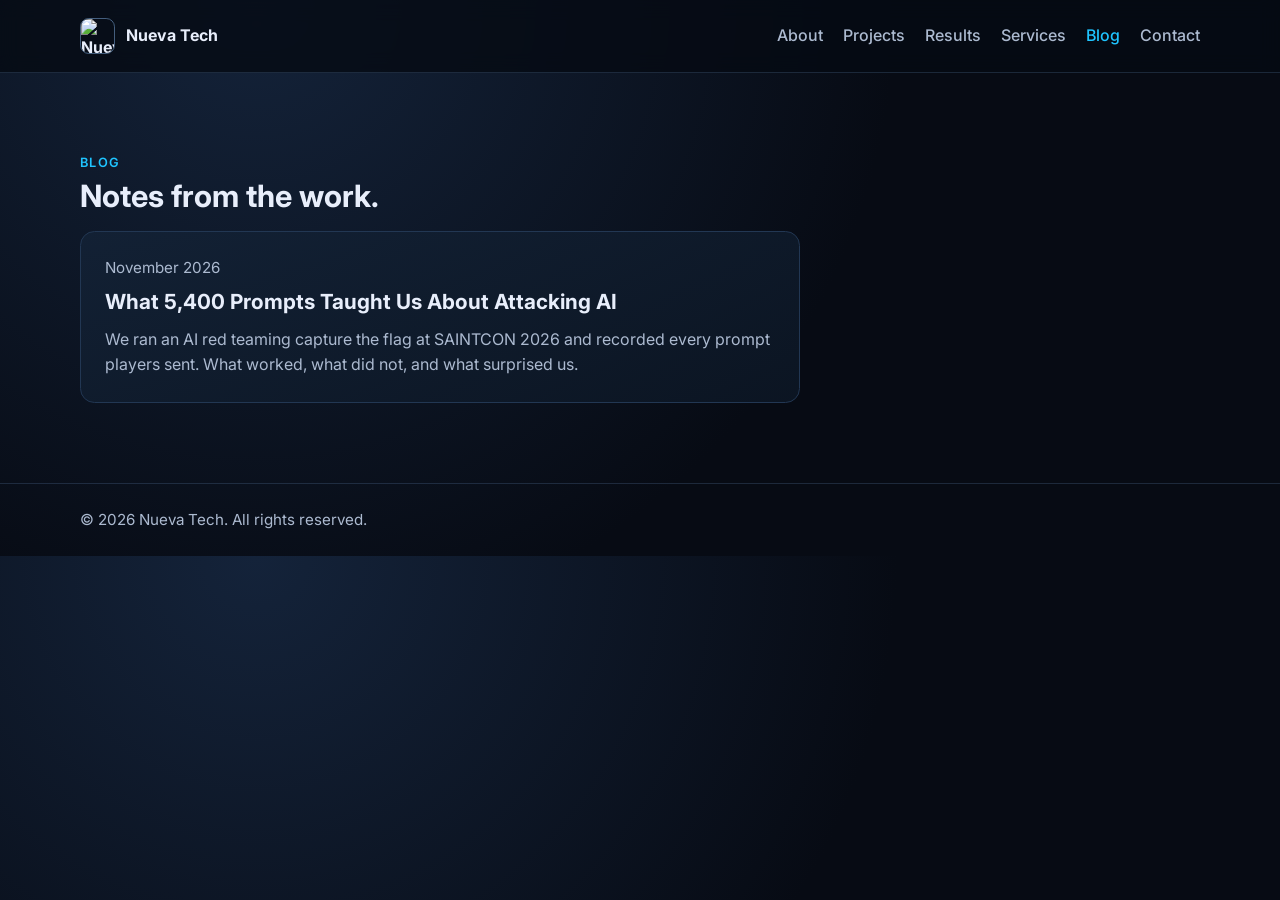
==== blog/index.html @ 251e2e78 "Add blog with SAINTCON 2026 AI CTF write up" ====
<!DOCTYPE html>
<html lang="en">
<head>
  <meta charset="UTF-8" />
  <meta name="viewport" content="width=device-width, initial-scale=1.0" />
  <meta name="description" content="Writing from Nueva Tech on AI security, red teaming, and building things that hold up." />
  <title>Blog | Nueva Tech</title>
  <link rel="preconnect" href="https://fonts.googleapis.com" />
  <link rel="preconnect" href="https://fonts.gstatic.com" crossorigin />
  <link href="https://fonts.googleapis.com/css2?family=Inter:wght@400;500;600;700;800&display=swap" rel="stylesheet" />
  <link rel="stylesheet" href="../styles.css" />
</head>
<body>
  <header class="site-header" role="banner">
    <div class="container nav-wrapper">
      <a href="../" class="brand" aria-label="Nueva Tech Home">
        <img src="https://nuevatech.cloud/100pxNT.png" alt="Nueva Tech logo" class="brand-logo" />
        <span>Nueva Tech</span>
      </a>
      <nav class="site-nav" aria-label="Primary navigation">
        <a href="../#about">About</a>
        <a href="../#products">Projects</a>
        <a href="../#results">Results</a>
        <a href="../#services">Services</a>
        <a href="./" class="current">Blog</a>
        <a href="../#contact">Contact</a>
      </nav>
    </div>
  </header>
  <main>
    <section class="section">
      <div class="container">
        <p class="eyebrow">Blog</p>
        <h2>Notes from the work.</h2>
        <div class="post-list">
          <article class="card post-card">
            <p class="post-meta">November 2026</p>
            <h3><a href="saintcon-2026-ai-ctf.html">What 5,400 Prompts Taught Us About Attacking AI</a></h3>
            <p>We ran an AI red teaming capture the flag at SAINTCON 2026 and recorded every prompt players sent. What worked, what did not, and what surprised us.</p>
          </article>
        </div>
      </div>
    </section>
  </main>
  <footer class="site-footer">
    <div class="container"><p>&copy; <span id="year"></span> Nueva Tech. All rights reserved.</p></div>
  </footer>
  <script>document.getElementById('year').textContent = new Date().getFullYear();</script>
</body>
</html>
---- styles.css ----
:root {
  --bg: #070b14;
  --surface: rgb(19 34 54 / 85%);
  --surface-border: #223753;
  --text: #e8eefb;
  --text-muted: #acbad0;
  --accent: #1fc4ff;
  --accent-2: #5b8cff;
  --accent-green: #34d399;
  --accent-orange: #fb923c;
  --max-width: 1120px;
}

* { box-sizing: border-box; }

html { scroll-behavior: smooth; }

body {
  margin: 0;
  font-family: "Inter", system-ui, -apple-system, sans-serif;
  color: var(--text);
  background: radial-gradient(circle at 20% 0%, #14233a, #070b14 55%);
  line-height: 1.6;
}

.container {
  width: min(var(--max-width), 92vw);
  margin: 0 auto;
}

.section { padding: 5rem 0; }

/* ─── Header ─── */
.site-header {
  position: sticky;
  top: 0;
  z-index: 20;
  backdrop-filter: blur(10px);
  background: rgb(6 10 19 / 80%);
  border-bottom: 1px solid rgb(80 110 150 / 30%);
}

.nav-wrapper {
  display: flex;
  align-items: center;
  justify-content: space-between;
  min-height: 4.5rem;
}

.brand {
  display: inline-flex;
  align-items: center;
  gap: 0.7rem;
  text-decoration: none;
  color: var(--text);
  font-weight: 700;
}

.brand-logo {
  width: 2.2rem;
  height: 2.2rem;
  border-radius: 0.55rem;
  object-fit: cover;
  border: 1px solid rgb(95 130 170 / 70%);
}

.site-nav {
  display: flex;
  gap: 1.25rem;
}

.site-nav a {
  color: var(--text-muted);
  text-decoration: none;
  font-weight: 500;
  transition: color 0.2s;
}

.site-nav a:hover,
.site-nav a:focus-visible {
  color: var(--text);
}

/* ─── Hero ─── */
.hero-grid {
  display: grid;
  gap: 2rem;
  align-items: center;
  grid-template-columns: 1.05fr 0.95fr;
}

.eyebrow {
  text-transform: uppercase;
  letter-spacing: 0.1em;
  color: var(--accent);
  font-weight: 600;
  font-size: 0.8rem;
  margin-bottom: 0.3rem;
}

h1 {
  margin: 0.2rem 0 1rem;
  font-size: clamp(2rem, 3.6vw, 3.5rem);
  line-height: 1.15;
}

h2 {
  margin: 0 0 1rem;
  font-size: clamp(1.6rem, 2.4vw, 2.2rem);
  line-height: 1.2;
}

.hero h2 {
  font-size: clamp(1.05rem, 1.8vw, 1.35rem);
  color: var(--text-muted);
  font-weight: 400;
  max-width: 62ch;
}

/* ─── Buttons ─── */
.button {
  display: inline-block;
  margin-top: 1.2rem;
  border: 0;
  border-radius: 0.7rem;
  padding: 0.8rem 1.3rem;
  font-weight: 600;
  font-size: 0.95rem;
  text-decoration: none;
  color: #031225;
  background: linear-gradient(135deg, var(--accent), #82d8ff 55%, var(--accent-2));
  box-shadow: 0 8px 24px rgb(31 196 255 / 30%);
  cursor: pointer;
  transition: transform 0.15s, box-shadow 0.15s;
}

.button:hover {
  transform: translateY(-1px);
  box-shadow: 0 12px 32px rgb(31 196 255 / 40%);
}

.button--outline {
  background: transparent;
  color: var(--accent);
  border: 2px solid var(--accent);
  box-shadow: none;
}

.button--outline:hover {
  background: rgb(31 196 255 / 10%);
  box-shadow: 0 8px 24px rgb(31 196 255 / 15%);
}

/* ─── Hero Visual ─── */
.hero-visual {
  position: relative;
  border: 1px solid var(--surface-border);
  border-radius: 1rem;
  min-height: 320px;
  overflow: hidden;
}

.hero-visual img {
  width: 100%;
  height: 100%;
  min-height: 320px;
  object-fit: cover;
  filter: brightness(0.72) saturate(1.1);
}

.hero-overlay {
  position: absolute;
  inset: 0;
  background: linear-gradient(to top, rgb(5 10 18 / 88%) 8%, rgb(7 13 24 / 20%));
  display: flex;
  align-items: end;
  padding: 1.25rem;
}

.hero-overlay p {
  margin: 0;
  font-weight: 600;
  color: #d7ebff;
}

/* ─── About ─── */
.about-grid {
  display: grid;
  gap: 1.4rem;
  grid-template-columns: 1.05fr 1fr 0.6fr;
  align-items: stretch;
}

.about-image-frame,
.founder-card,
.card,
.contact-form,
.product-card,
.case-study-card {
  border: 1px solid var(--surface-border);
  border-radius: 0.9rem;
  background: linear-gradient(160deg, rgb(19 34 54 / 85%), rgb(12 22 36 / 90%));
}

.about-image-frame {
  margin: 0;
  overflow: hidden;
  min-height: 320px;
}

.about-image-frame img {
  width: 100%;
  height: 100%;
  min-height: 320px;
  object-fit: cover;
}

.founder-card {
  padding: 0.9rem;
  text-align: center;
}

.founder-card img {
  width: 100%;
  max-width: 210px;
  border-radius: 0.75rem;
  object-fit: cover;
}

.founder-card h3 { margin: 0.8rem 0 0.25rem; }
.founder-card p { margin: 0; }

p {
  margin: 0 0 1rem;
  color: var(--text-muted);
}

.section-intro { max-width: 72ch; }

/* ─── Products ─── */
.products-grid {
  margin-top: 1.8rem;
  display: grid;
  gap: 1.5rem;
  grid-template-columns: repeat(2, minmax(0, 1fr));
}

.product-card {
  padding: 1.5rem;
  position: relative;
  transition: transform 0.2s, box-shadow 0.2s;
}

.product-card:hover {
  transform: translateY(-2px);
  box-shadow: 0 12px 40px rgb(31 196 255 / 12%);
}

.product-card--featured {
  border-color: rgb(31 196 255 / 40%);
}

.product-badge {
  display: inline-block;
  padding: 0.25rem 0.65rem;
  border-radius: 2rem;
  font-size: 0.75rem;
  font-weight: 700;
  text-transform: uppercase;
  letter-spacing: 0.05em;
  background: rgb(52 211 153 / 15%);
  color: var(--accent-green);
  border: 1px solid rgb(52 211 153 / 30%);
  margin-bottom: 1rem;
}

.product-badge--dev {
  background: rgb(251 146 60 / 15%);
  color: var(--accent-orange);
  border-color: rgb(251 146 60 / 30%);
}

.product-icon {
  width: 3.5rem;
  height: 3.5rem;
  color: var(--text);
  margin-bottom: 0.8rem;
}

.product-icon svg {
  width: 100%;
  height: 100%;
}

.product-tagline {
  font-size: 1.1rem;
  font-weight: 600;
  color: var(--text) !important;
  margin-bottom: 0.6rem;
}

.product-card h3 {
  font-size: 1.4rem;
  margin: 0 0 0.3rem;
}

.product-stats {
  display: flex;
  gap: 1.5rem;
  margin: 1.2rem 0;
  padding: 1rem 0;
  border-top: 1px solid rgb(80 110 150 / 20%);
  border-bottom: 1px solid rgb(80 110 150 / 20%);
}

.stat { text-align: center; }

.stat-value {
  display: block;
  font-size: 1.3rem;
  font-weight: 800;
  color: var(--accent);
  line-height: 1.2;
}

.stat-label {
  display: block;
  font-size: 0.75rem;
  color: var(--text-muted);
  margin-top: 0.2rem;
}

.product-tech {
  display: flex;
  flex-wrap: wrap;
  gap: 0.4rem;
  margin-bottom: 0.5rem;
}

.tech-tag {
  font-size: 0.72rem;
  font-weight: 600;
  padding: 0.2rem 0.55rem;
  border-radius: 0.35rem;
  background: rgb(91 140 255 / 12%);
  color: var(--accent-2);
  border: 1px solid rgb(91 140 255 / 25%);
}

/* ─── Case Study ─── */
.case-study-card {
  padding: 2rem;
  border-color: rgb(251 146 60 / 30%);
  background: linear-gradient(160deg, rgb(30 24 14 / 60%), rgb(12 22 36 / 90%));
}

.case-study-label {
  display: inline-block;
  padding: 0.2rem 0.6rem;
  border-radius: 0.35rem;
  font-size: 0.72rem;
  font-weight: 700;
  text-transform: uppercase;
  letter-spacing: 0.06em;
  background: rgb(251 146 60 / 15%);
  color: var(--accent-orange);
  border: 1px solid rgb(251 146 60 / 30%);
  margin-bottom: 0.8rem;
}

.case-study-card h3 {
  font-size: 1.5rem;
  margin: 0 0 1rem;
}

.case-study-card strong {
  color: var(--accent-orange);
}

.case-study-stats {
  display: flex;
  gap: 2rem;
  margin-top: 1.5rem;
  padding-top: 1.2rem;
  border-top: 1px solid rgb(80 110 150 / 20%);
}

.stat--highlight .stat-value {
  color: var(--accent-orange);
}

/* ─── Services ─── */
.services-grid {
  margin-top: 1.8rem;
  display: grid;
  gap: 1rem;
  grid-template-columns: repeat(2, minmax(0, 1fr));
}

.card { padding: 1rem; }

.card-image {
  width: 100%;
  height: 170px;
  object-fit: cover;
  border-radius: 0.65rem;
  margin-bottom: 0.85rem;
  border: 1px solid rgb(68 102 143 / 70%);
}

.card h3 {
  margin-top: 0;
  margin-bottom: 0.6rem;
  font-size: 1.2rem;
}

/* ─── Contact ─── */
.contact-grid {
  display: grid;
  gap: 1.5rem;
  grid-template-columns: 1fr 1fr;
  align-items: start;
}

.contact-form {
  padding: 1rem;
  display: grid;
  gap: 0.65rem;
}

label { font-weight: 600; }

input,
textarea {
  width: 100%;
  padding: 0.75rem;
  border-radius: 0.55rem;
  border: 1px solid rgb(84 111 145 / 70%);
  background: #0b1524;
  color: var(--text);
  font: inherit;
}

input:focus,
textarea:focus {
  outline: 2px solid rgb(31 196 255 / 70%);
  border-color: transparent;
}

/* ─── Footer ─── */
.site-footer {
  border-top: 1px solid rgb(80 110 150 / 30%);
  padding: 1.5rem 0;
}

.site-footer p {
  margin: 0;
  font-size: 0.95rem;
}

/* ─── Responsive ─── */
@media (max-width: 950px) {
  .about-grid {
    grid-template-columns: 1fr;
  }
  .founder-card img {
    max-width: 260px;
  }
}

@media (max-width: 850px) {
  .hero-grid,
  .contact-grid,
  .services-grid,
  .products-grid {
    grid-template-columns: 1fr;
  }
  .site-nav {
    gap: 0.6rem;
    font-size: 0.85rem;
  }
  .section {
    padding: 3.5rem 0;
  }
  .product-stats,
  .case-study-stats {
    flex-wrap: wrap;
    gap: 1rem;
  }
  .case-study-card {
    padding: 1.5rem;
  }
}

@media (max-width: 480px) {
  .site-nav {
    gap: 0.4rem;
    font-size: 0.8rem;
  }
}

.product-badge--past {
  background: rgb(148 163 184 / 15%);
  color: var(--text-muted);
  border-color: rgb(148 163 184 / 30%);
}

.form-sent {
  margin-top: 0.8rem;
  color: var(--accent-green);
  font-weight: 600;
}

/* ─── Blog ─── */
.post-meta { color: var(--text-muted); font-size: 0.95rem; margin: 0.4rem 0 0; }
.post { max-width: 72ch; }
.post h2 { font-size: 1.6rem; margin: 2.6rem 0 0.8rem; max-width: none; }
.post p, .post li { color: var(--text-muted); line-height: 1.75; }
.post p { margin: 0 0 1.1rem; }
.post ul { padding-left: 1.3rem; }
.post li { margin-bottom: 0.4rem; }
.post strong { color: var(--text); }
.post blockquote {
  margin: 1.4rem 0;
  padding: 0.9rem 1.2rem;
  border-left: 3px solid var(--accent);
  background: var(--surface);
  border-radius: 0 0.5rem 0.5rem 0;
  color: var(--text);
  font-style: italic;
}
.post table { width: 100%; border-collapse: collapse; margin: 1.2rem 0 1.6rem; font-size: 0.95rem; }
.post th, .post td {
  text-align: left;
  padding: 0.55rem 0.7rem;
  border-bottom: 1px solid rgb(80 110 150 / 25%);
  color: var(--text-muted);
}
.post th { color: var(--text); font-weight: 600; }
.post td:last-child, .post th:last-child { text-align: right; white-space: nowrap; }
.post-stats { flex-wrap: wrap; margin: 1.5rem 0 2rem; padding-top: 0; border-top: 0; }
.post-stats .stat { min-width: 8rem; }
.post-list { display: grid; gap: 1.2rem; max-width: 72ch; }
.post-card { padding: 1.5rem; }
.post-card h3 { margin: 0.3rem 0 0.5rem; font-size: 1.3rem; }
.post-card p { color: var(--text-muted); margin: 0; }
.post-card a { color: var(--text); text-decoration: none; }
.post-card a:hover { color: var(--accent); }
.site-nav a.current { color: var(--accent); }
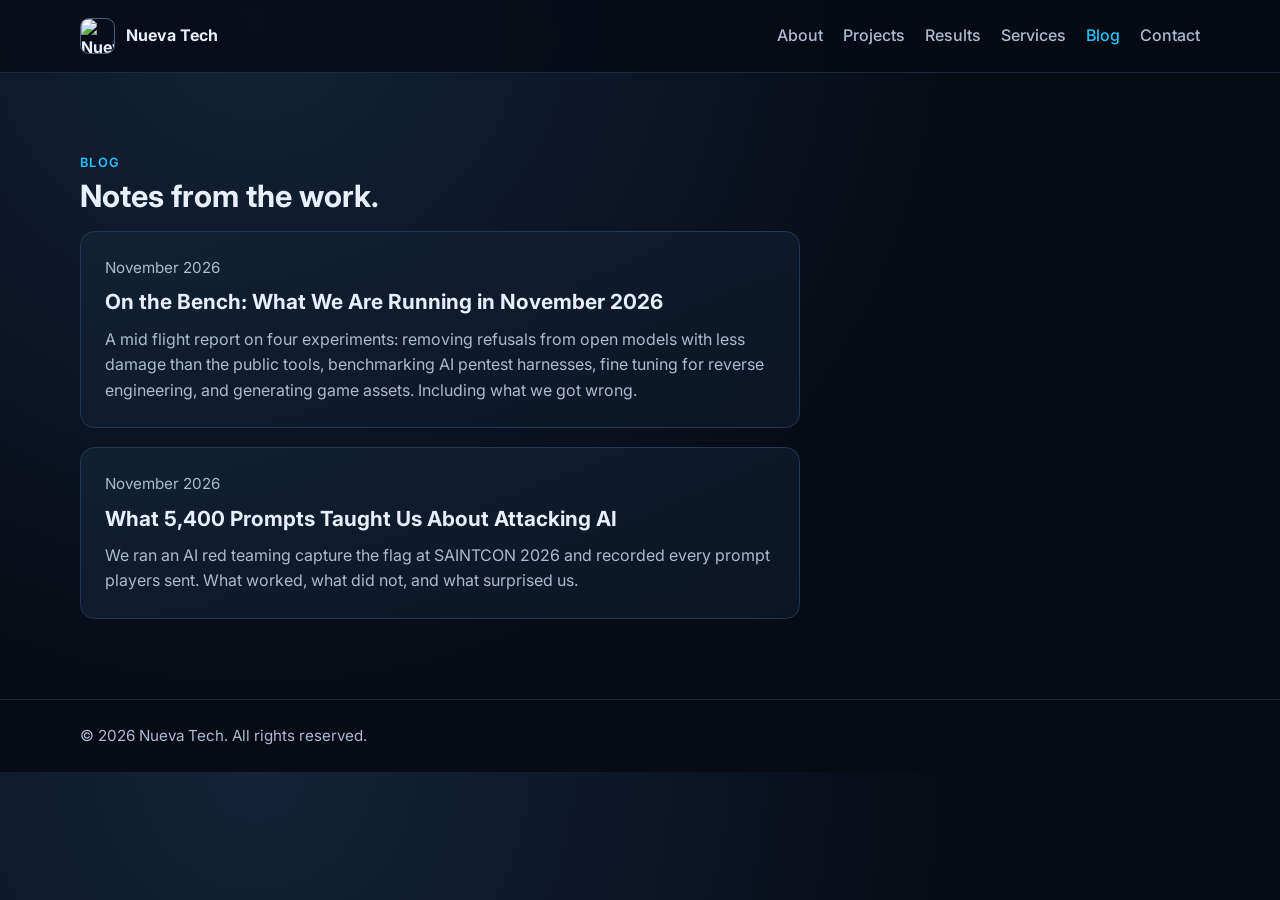
==== commit 630aef4b: "Add blog post: on the bench, November 2026 experiments Co-Authored-By: Claude Mythos 5.2 <noreply@an" ====
--- a/blog/index.html
+++ b/blog/index.html
@@ -35,6 +35,11 @@
         <div class="post-list">
           <article class="card post-card">
             <p class="post-meta">November 2026</p>
+            <h3><a href="on-the-bench-november-2026.html">On the Bench: What We Are Running in November 2026</a></h3>
+            <p>A mid flight report on four experiments: removing refusals from open models with less damage than the public tools, benchmarking AI pentest harnesses, fine tuning for reverse engineering, and generating game assets. Including what we got wrong.</p>
+          </article>
+          <article class="card post-card">
+            <p class="post-meta">November 2026</p>
             <h3><a href="saintcon-2026-ai-ctf.html">What 5,400 Prompts Taught Us About Attacking AI</a></h3>
             <p>We ran an AI red teaming capture the flag at SAINTCON 2026 and recorded every prompt players sent. What worked, what did not, and what surprised us.</p>
           </article>
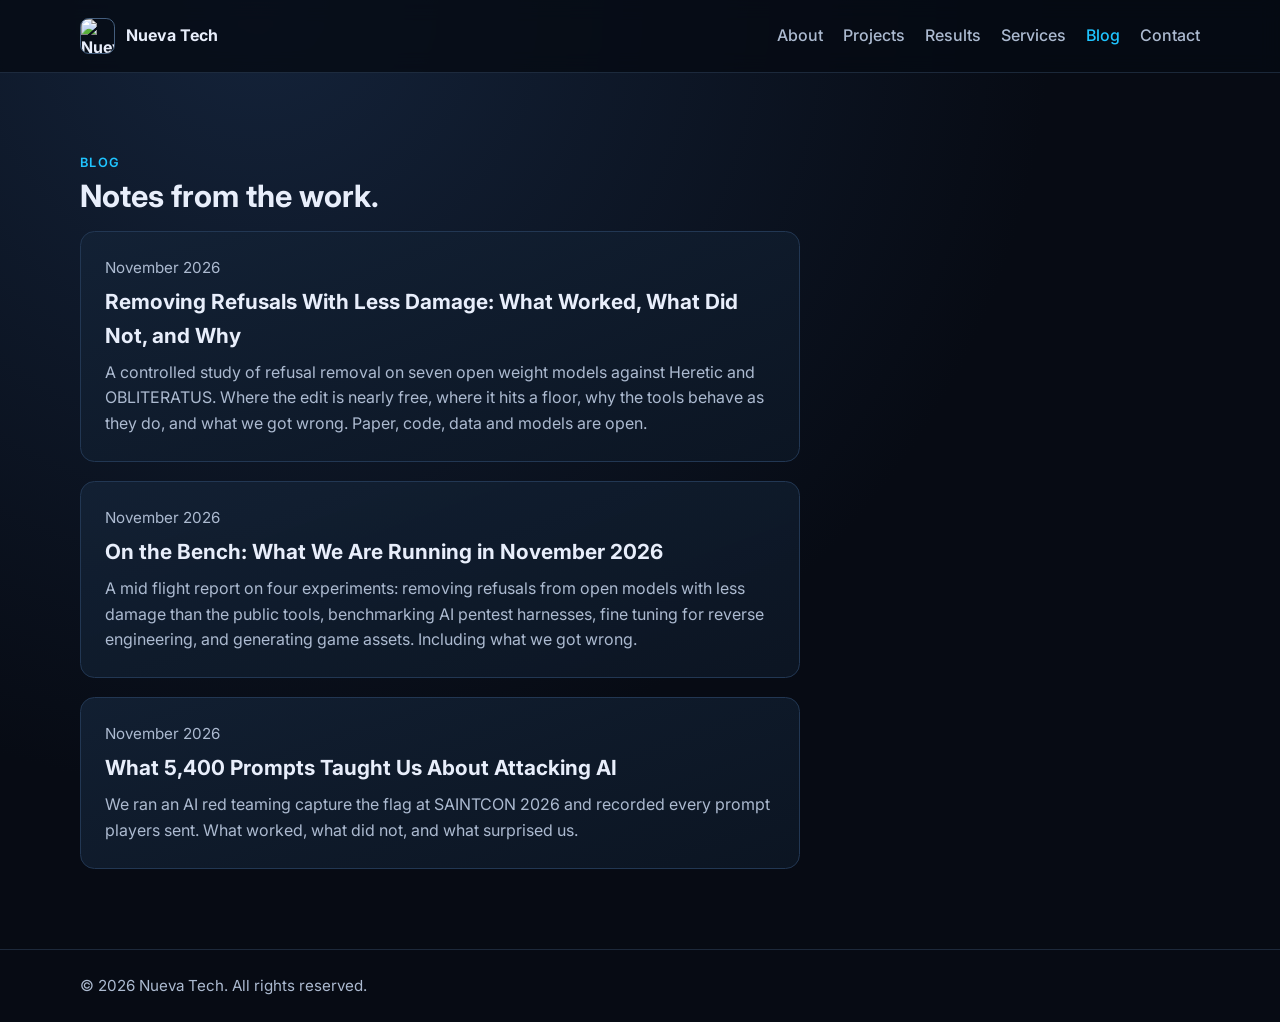
==== commit 0aaeb66f: "Add blog post: removing refusals with less damage Abliteration study write-up. Links to the paper, f" ====
--- a/blog/index.html
+++ b/blog/index.html
@@ -35,6 +35,11 @@
         <div class="post-list">
           <article class="card post-card">
             <p class="post-meta">November 2026</p>
+            <h3><a href="removing-refusals-with-less-damage.html">Removing Refusals With Less Damage: What Worked, What Did Not, and Why</a></h3>
+            <p>A controlled study of refusal removal on seven open weight models against Heretic and OBLITERATUS. Where the edit is nearly free, where it hits a floor, why the tools behave as they do, and what we got wrong. Paper, code, data and models are open.</p>
+          </article>
+          <article class="card post-card">
+            <p class="post-meta">November 2026</p>
             <h3><a href="on-the-bench-november-2026.html">On the Bench: What We Are Running in November 2026</a></h3>
             <p>A mid flight report on four experiments: removing refusals from open models with less damage than the public tools, benchmarking AI pentest harnesses, fine tuning for reverse engineering, and generating game assets. Including what we got wrong.</p>
           </article>
